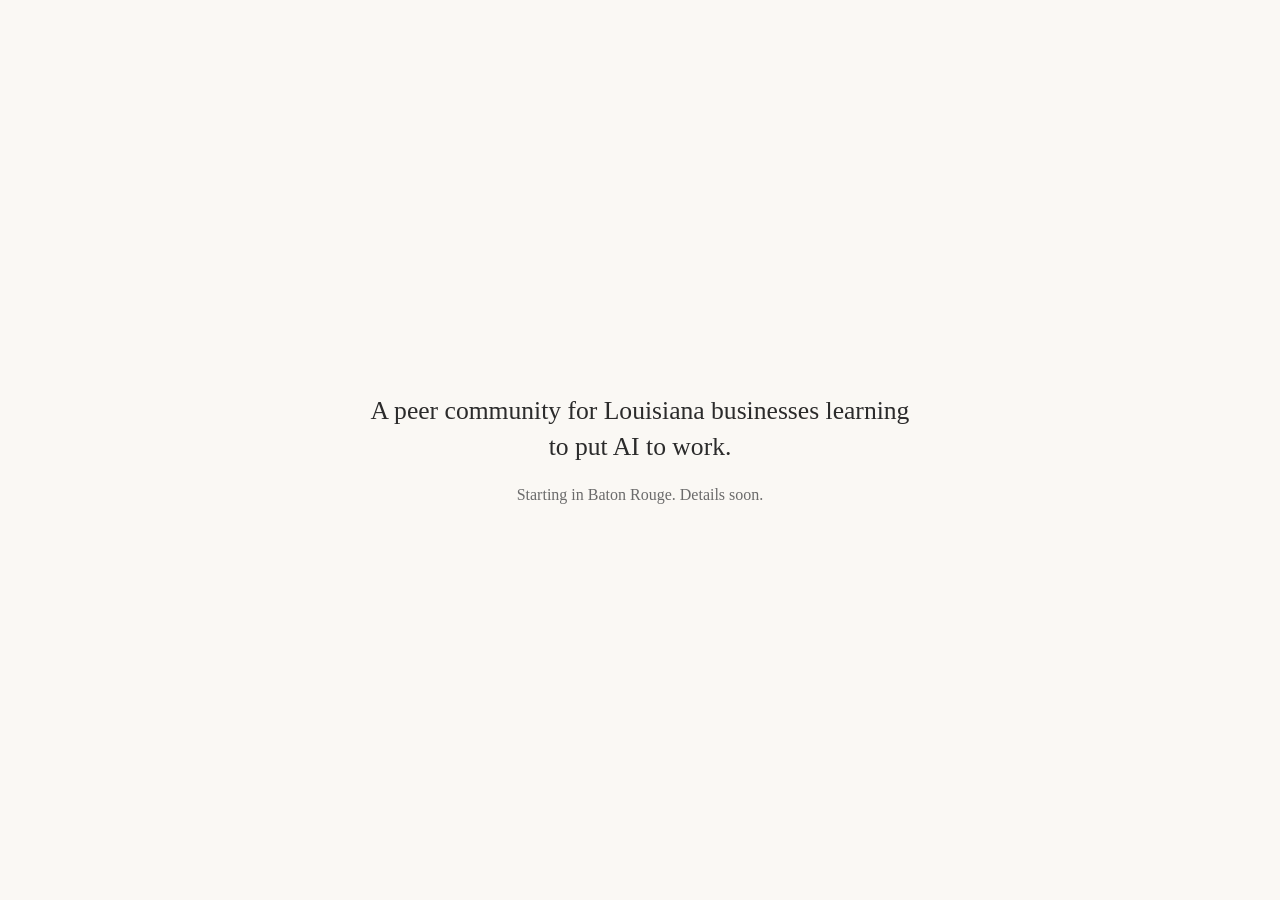
==== site/index.html @ c76b9ecd "Site pipeline: static /site deployed to GitHub Pages on push to main Co-Authored-By: Claude Fable 5 " ====
<!doctype html>
<html lang="en">
<head>
  <meta charset="utf-8">
  <meta name="viewport" content="width=device-width, initial-scale=1">
  <title>aiforla.org</title>
  <style>
    body {
      margin: 0;
      min-height: 100vh;
      display: grid;
      place-items: center;
      font-family: Georgia, 'Times New Roman', serif;
      background: #faf8f4;
      color: #2b2b2b;
    }
    main { max-width: 34rem; padding: 2rem; text-align: center; }
    h1 { font-size: 1.6rem; font-weight: normal; line-height: 1.4; }
    p { color: #6b6b6b; line-height: 1.6; }
  </style>
</head>
<body>
  <main>
    <h1>A peer community for Louisiana businesses learning to put AI to work.</h1>
    <p>Starting in Baton Rouge. Details soon.</p>
  </main>
</body>
</html>
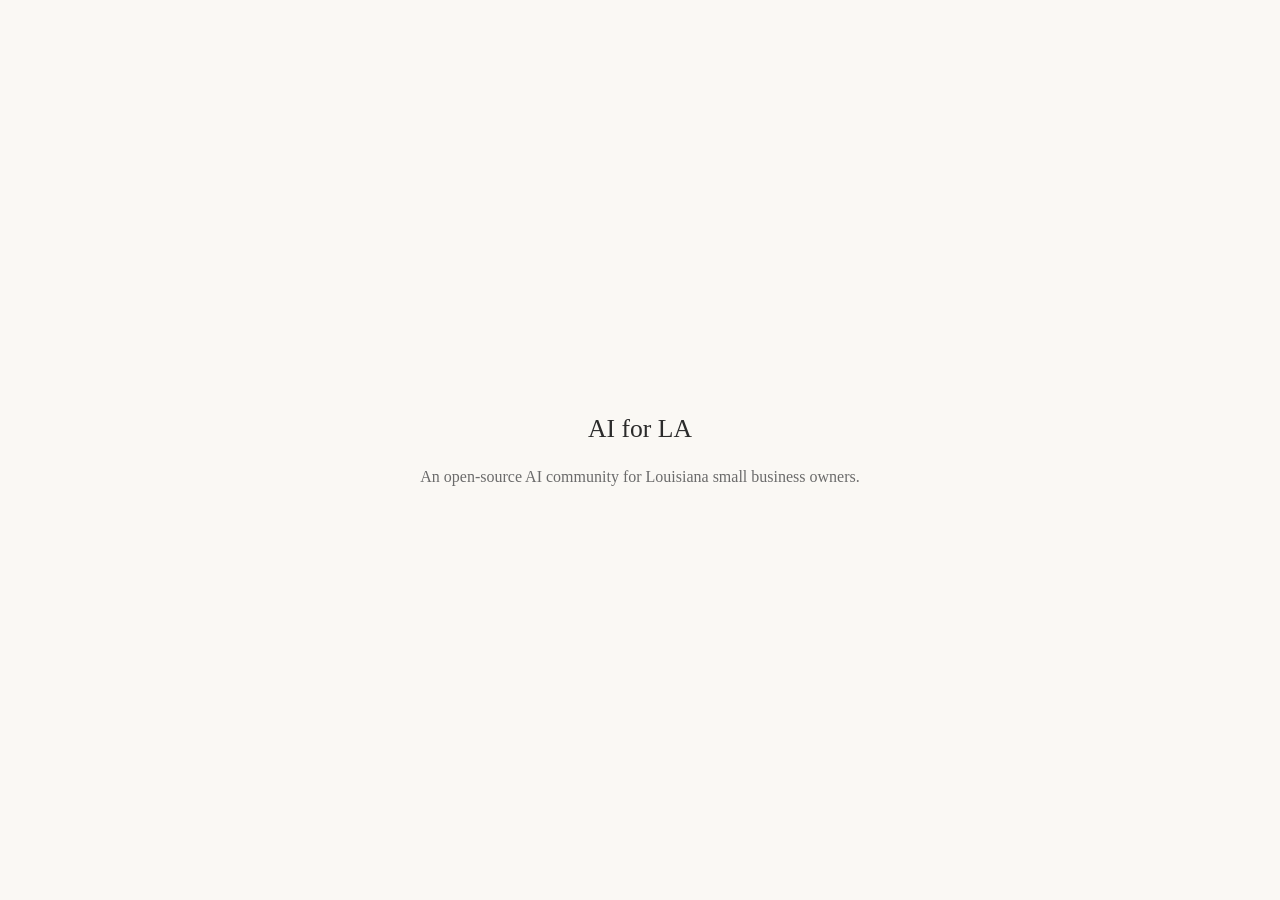
==== commit 70ebd097: "Homepage: AI for LA — open-source AI community for Louisiana small business owners Co-Authored-By: C" ====
--- a/site/index.html
+++ b/site/index.html
@@ -3,7 +3,7 @@
 <head>
   <meta charset="utf-8">
   <meta name="viewport" content="width=device-width, initial-scale=1">
-  <title>aiforla.org</title>
+  <title>AI for LA</title>
   <style>
     body {
       margin: 0;
@@ -21,8 +21,8 @@
 </head>
 <body>
   <main>
-    <h1>A peer community for Louisiana businesses learning to put AI to work.</h1>
-    <p>Starting in Baton Rouge. Details soon.</p>
+    <h1>AI for LA</h1>
+    <p>An open-source AI community for Louisiana small business owners.</p>
   </main>
 </body>
 </html>
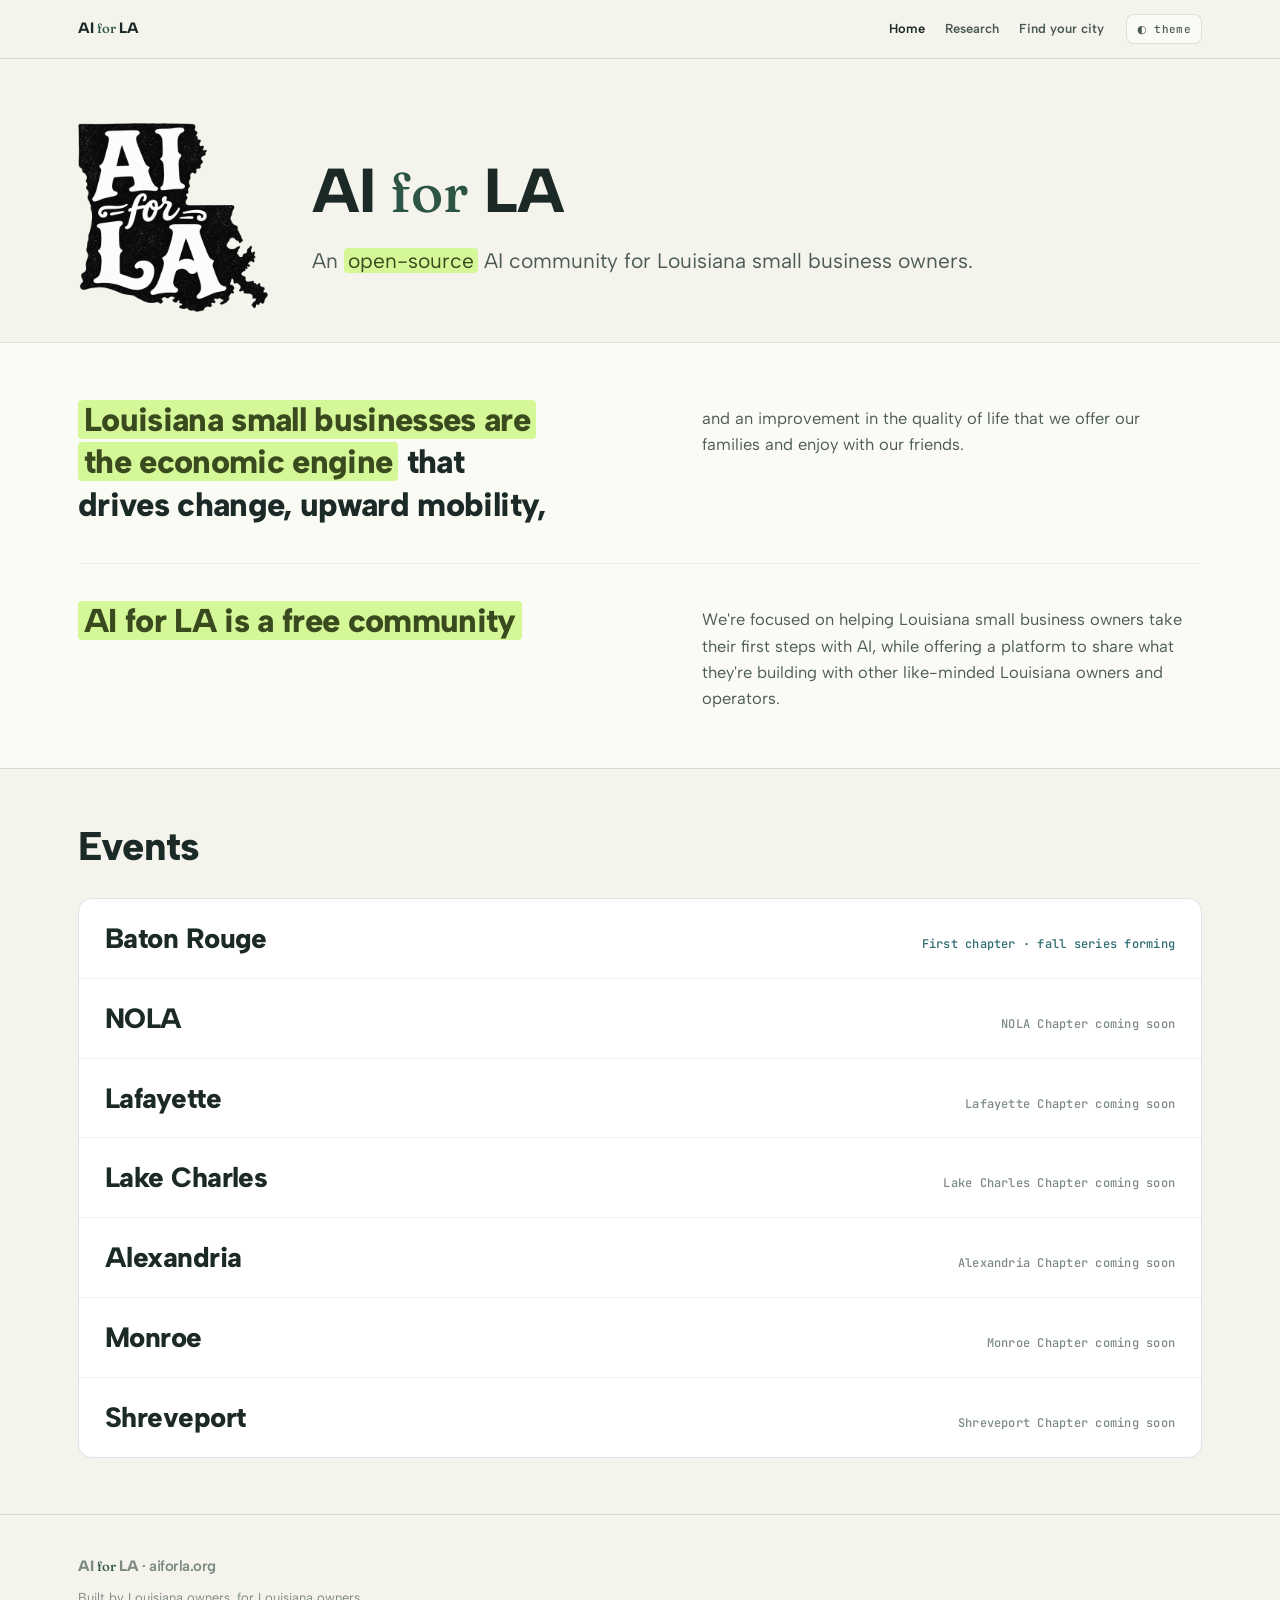
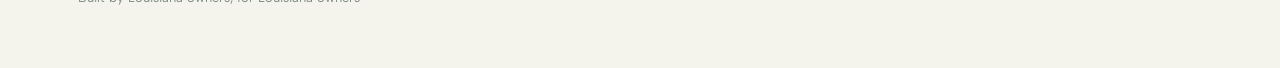
==== commit 0f9847ec: "Full site in the Field Study system: homepage, research, seven city pages Shared style.css (embedded" ====
--- a/site/index.html
+++ b/site/index.html
@@ -1,28 +1,87 @@
 <!doctype html>
 <html lang="en">
 <head>
-  <meta charset="utf-8">
-  <meta name="viewport" content="width=device-width, initial-scale=1">
-  <title>AI for LA</title>
-  <style>
-    body {
-      margin: 0;
-      min-height: 100vh;
-      display: grid;
-      place-items: center;
-      font-family: Georgia, 'Times New Roman', serif;
-      background: #faf8f4;
-      color: #2b2b2b;
-    }
-    main { max-width: 34rem; padding: 2rem; text-align: center; }
-    h1 { font-size: 1.6rem; font-weight: normal; line-height: 1.4; }
-    p { color: #6b6b6b; line-height: 1.6; }
-  </style>
+<meta charset="utf-8">
+<meta name="viewport" content="width=device-width,initial-scale=1">
+<title>AI for LA</title>
+<meta name="description" content="An open-source AI community for Louisiana small business owners.">
+<link rel="stylesheet" href="style.css">
+<script>try{var t=localStorage.getItem('aiforla-theme');if(t)document.documentElement.setAttribute('data-theme',t)}catch(e){}</script>
 </head>
 <body>
-  <main>
-    <h1>AI for LA</h1>
-    <p>An open-source AI community for Louisiana small business owners.</p>
-  </main>
+
+<header class="topbar">
+  <div class="wrap">
+    <span class="brandmark"><a href="index.html">AI <span class="for">for</span> LA</a></span>
+    <nav class="topnav">
+      <a href="index.html" aria-current="page">Home</a>
+      <a href="research.html">Research</a>
+      <a href="#cities">Find your city</a>
+    </nav>
+    <button class="tgl" id="themeBtn" aria-label="Toggle color theme">&#9680; theme</button>
+  </div>
+</header>
+
+<section class="hero">
+  <div class="wrap">
+    <div class="heroline">
+      <div class="herologo"><img src="logo.png" alt="AI for LA &mdash; Louisiana state mark" width="512" height="508"></div>
+      <div>
+        <h1>AI <span class="for">for</span> LA</h1>
+        <p class="sub">An <span class="accentword">open-source</span> AI community for Louisiana small business owners.</p>
+      </div>
+    </div>
+  </div>
+</section>
+
+<section class="band alt">
+  <div class="wrap">
+    <div class="strow">
+      <p class="lead"><span class="accentword">Louisiana small businesses are the economic engine</span> that drives change, upward mobility,</p>
+      <p class="support">and an improvement in the quality of life that we offer our families and enjoy with our friends.</p>
+    </div>
+    <div class="strow">
+      <p class="lead"><span class="accentword">AI for LA is a free community</span></p>
+      <p class="support">We're focused on helping Louisiana small business owners take their first steps with AI, while offering a platform to share what they're building with other like-minded Louisiana owners and operators.</p>
+    </div>
+  </div>
+</section>
+
+<section class="band" id="cities">
+  <div class="wrap">
+    <div class="sec-head">
+      <h2>Events</h2>
+    </div>
+    <div class="cityrows">
+      <a class="cityrow" href="baton-rouge.html"><span class="cname">Baton Rouge</span><span class="cmeta live">First chapter &#183; fall series forming</span></a>
+      <a class="cityrow" href="nola.html"><span class="cname">NOLA</span><span class="cmeta">NOLA Chapter coming soon</span></a>
+      <a class="cityrow" href="lafayette.html"><span class="cname">Lafayette</span><span class="cmeta">Lafayette Chapter coming soon</span></a>
+      <a class="cityrow" href="lake-charles.html"><span class="cname">Lake Charles</span><span class="cmeta">Lake Charles Chapter coming soon</span></a>
+      <a class="cityrow" href="alexandria.html"><span class="cname">Alexandria</span><span class="cmeta">Alexandria Chapter coming soon</span></a>
+      <a class="cityrow" href="monroe.html"><span class="cname">Monroe</span><span class="cmeta">Monroe Chapter coming soon</span></a>
+      <a class="cityrow" href="shreveport.html"><span class="cname">Shreveport</span><span class="cmeta">Shreveport Chapter coming soon</span></a>
+    </div>
+  </div>
+</section>
+
+<footer>
+  <div class="wrap">
+    <div class="brandmark">AI <span class="for">for</span> LA <span class="muted" style="font-weight:600">&#183; aiforla.org</span></div>
+    <p>Built by Louisiana owners, for Louisiana owners</p>
+  </div>
+</footer>
+
+<script>
+(function(){
+  var root=document.documentElement,btn=document.getElementById('themeBtn');
+  function sysDark(){return window.matchMedia&&window.matchMedia('(prefers-color-scheme:dark)').matches}
+  function cur(){return root.getAttribute('data-theme')||(sysDark()?'dark':'light')}
+  btn.addEventListener('click',function(){
+    var n=cur()==='dark'?'light':'dark';
+    root.setAttribute('data-theme',n);
+    try{localStorage.setItem('aiforla-theme',n)}catch(e){}
+  });
+})();
+</script>
 </body>
 </html>
--- a/site/style.css
+++ b/site/style.css
@@ -0,0 +1,320 @@
+@font-face{font-family:'Albert';src:url([data-uri]) format('woff2');font-weight:400;font-display:swap}
+@font-face{font-family:'Albert';src:url([data-uri]) format('woff2');font-weight:600;font-display:swap}
+@font-face{font-family:'Albert';src:url([data-uri]) format('woff2');font-weight:800;font-display:swap}
+@font-face{font-family:'Fraunces';src:url([data-uri]) format('woff2');font-weight:500;font-style:italic;font-display:swap}
+@font-face{font-family:'JBMono';src:url([data-uri]) format('woff2');font-weight:500;font-display:swap}
+
+:root{
+  --paper:#f4f3ec; --surface:#fbfbf6; --card:#ffffff;
+  --ink:#1c2a27; --ink-soft:#4c5b55; --ink-faint:#7c8a83;
+  --line:rgba(28,42,39,.13); --line-soft:rgba(28,42,39,.07);
+  --forest:#2c5545; --forest-deep:#1f3d31;
+  --chartreuse:#d4f897; --chartreuse-ink:#3a4a1f;
+  --river:#2b6b6f; --river-soft:#e3efee;
+  --sage:#6f8466;
+  --clay:#b0662f;
+  --good:#3f7d4e; --good-bg:#e6f0e6;
+  --warn:#9a6a17; --warn-bg:#f4ecd8;
+  --neutral:#6d7a74; --neutral-bg:#eceee9;
+  --radius:14px; --radius-sm:9px;
+  --maxw:1180px;
+}
+@media (prefers-color-scheme:dark){:root:not([data-theme=light]){
+  --paper:#121a17; --surface:#18221e; --card:#1d2823;
+  --ink:#eef1e8; --ink-soft:#b3c0b8; --ink-faint:#7f8d84;
+  --line:rgba(238,241,232,.14); --line-soft:rgba(238,241,232,.07);
+  --forest:#8cc7a4; --forest-deep:#a7d8ba;
+  --chartreuse:#c7e35a; --chartreuse-ink:#1a2410;
+  --river:#6fd0cf; --river-soft:#173230;
+  --sage:#9fb197;
+  --clay:#e2955a;
+  --good:#6fbf7f; --good-bg:#1c3325;
+  --warn:#d6a94e; --warn-bg:#33290f;
+  --neutral:#9aa79f; --neutral-bg:#232d28;
+}}
+:root[data-theme=dark]{
+  --paper:#121a17; --surface:#18221e; --card:#1d2823;
+  --ink:#eef1e8; --ink-soft:#b3c0b8; --ink-faint:#7f8d84;
+  --line:rgba(238,241,232,.14); --line-soft:rgba(238,241,232,.07);
+  --forest:#8cc7a4; --forest-deep:#a7d8ba;
+  --chartreuse:#c7e35a; --chartreuse-ink:#1a2410;
+  --river:#6fd0cf; --river-soft:#173230;
+  --sage:#9fb197; --clay:#e2955a;
+  --good:#6fbf7f; --good-bg:#1c3325;
+  --warn:#d6a94e; --warn-bg:#33290f;
+  --neutral:#9aa79f; --neutral-bg:#232d28;
+}
+
+*{box-sizing:border-box}
+html{scroll-behavior:smooth}
+@media (prefers-reduced-motion:reduce){html{scroll-behavior:auto}}
+body{margin:0;background:var(--paper);color:var(--ink);
+  font-family:'Albert',system-ui,-apple-system,sans-serif;font-weight:400;
+  line-height:1.55;-webkit-font-smoothing:antialiased;font-size:16px}
+h1,h2,h3,h4{font-weight:800;line-height:1.08;letter-spacing:-.02em;text-wrap:balance;margin:0}
+p{margin:0}
+a{color:var(--river);text-decoration:none}
+a:hover{text-decoration:underline}
+.wrap{max-width:var(--maxw);margin:0 auto;padding:0 28px}
+.mono{font-family:'JBMono',ui-monospace,monospace}
+.muted{color:var(--ink-faint)}
+
+/* ---- top bar ---- */
+.topbar{position:sticky;top:0;z-index:50;background:color-mix(in srgb,var(--paper) 88%,transparent);
+  backdrop-filter:blur(10px);border-bottom:1px solid var(--line)}
+.topbar .wrap{display:flex;align-items:center;gap:22px;height:58px}
+.brandmark{font-weight:800;letter-spacing:-.03em;font-size:15px;white-space:nowrap}
+.brandmark .dot{color:var(--river)}
+.topnav{display:flex;gap:20px;margin-left:auto;font-size:13px;font-weight:600}
+.topnav a{color:var(--ink-soft)}
+.topnav a:hover{color:var(--ink);text-decoration:none}
+.tgl{border:1px solid var(--line);background:var(--surface);color:var(--ink-soft);
+  font-family:'JBMono',monospace;font-size:11px;padding:7px 10px;border-radius:8px;cursor:pointer;letter-spacing:.03em}
+.tgl:hover{color:var(--ink);border-color:var(--ink-faint)}
+@media (max-width:820px){.topnav{display:none}}
+
+/* ---- hero ---- */
+.hero{padding:64px 0 30px;position:relative;overflow:hidden}
+.hero .wrap{position:relative;z-index:1}
+.kicker{font-family:'Fraunces',Georgia,serif;font-style:italic;font-weight:500;
+  color:var(--river);font-size:19px;margin-bottom:14px}
+.hero h1{font-size:clamp(34px,6vw,62px);max-width:16ch}
+.hero .sub{font-size:clamp(17px,2.2vw,21px);color:var(--ink-soft);max-width:60ch;margin-top:20px;line-height:1.5}
+.hero .accentword{background:var(--chartreuse);color:var(--chartreuse-ink);padding:0 .18em;border-radius:4px;box-decoration-break:clone;-webkit-box-decoration-break:clone}
+.metaline{display:flex;flex-wrap:wrap;gap:10px 26px;margin-top:30px;font-family:'JBMono',monospace;
+  font-size:12px;color:var(--ink-faint);letter-spacing:.02em}
+.metaline b{color:var(--ink);font-weight:500}
+
+.statrow{display:grid;grid-template-columns:repeat(4,1fr);gap:14px;margin-top:38px}
+.stat{background:var(--surface);border:1px solid var(--line);border-radius:var(--radius);padding:18px 20px}
+.stat .n{font-size:34px;font-weight:800;letter-spacing:-.03em;line-height:1}
+.stat .n small{font-size:15px;color:var(--ink-faint);font-weight:600}
+.stat .l{font-size:12px;color:var(--ink-soft);margin-top:8px;font-weight:600}
+@media (max-width:720px){.statrow{grid-template-columns:repeat(2,1fr)}}
+
+/* ---- section scaffolding ---- */
+.band{padding:56px 0;border-top:1px solid var(--line)}
+.band.alt{background:var(--surface)}
+.sec-head{max-width:66ch;margin-bottom:30px}
+.eyebrow{font-family:'JBMono',monospace;font-size:11.5px;letter-spacing:.16em;text-transform:uppercase;
+  color:var(--river);font-weight:500;margin-bottom:12px}
+.band h2{font-size:clamp(26px,4vw,40px)}
+.lede{color:var(--ink-soft);font-size:17px;margin-top:14px;line-height:1.55}
+.sub-head{margin:38px 0 16px;display:flex;align-items:baseline;gap:16px;flex-wrap:wrap;border-top:1px solid var(--line-soft);padding-top:26px}
+.sub-head h3{font-size:20px}
+
+/* ---- exec summary ---- */
+.exec{font-family:'Fraunces',Georgia,serif;font-style:italic;font-weight:500;
+  font-size:clamp(19px,2.6vw,26px);line-height:1.42;color:var(--ink);max-width:34ch}
+.exec-wrap{display:grid;grid-template-columns:1.05fr 1fr;gap:44px;align-items:start;margin-bottom:26px}
+.exec-body{font-size:15px;color:var(--ink-soft);line-height:1.62;max-width:60ch}
+@media (max-width:820px){.exec-wrap{grid-template-columns:1fr;gap:22px}.exec{max-width:none}}
+
+/* ---- steal/adapt/avoid ---- */
+.saa-grid{display:grid;grid-template-columns:repeat(3,1fr);gap:16px}
+@media (max-width:900px){.saa-grid{grid-template-columns:1fr}}
+.saa{border:1px solid var(--line);border-radius:var(--radius);padding:22px;background:var(--card)}
+.saa h3{font-size:15px;text-transform:uppercase;letter-spacing:.06em;padding-bottom:12px;margin-bottom:4px;
+  border-bottom:2px solid var(--line)}
+.saa-steal{border-top:3px solid var(--forest)}
+.saa-adapt{border-top:3px solid var(--river)}
+.saa-avoid{border-top:3px solid var(--clay)}
+.saa-steal h3{color:var(--forest)} .saa-adapt h3{color:var(--river)} .saa-avoid h3{color:var(--clay)}
+
+/* ---- lists ---- */
+ul.tick{list-style:none;padding:0;margin:14px 0 0;display:flex;flex-direction:column;gap:10px}
+ul.tick li{position:relative;padding-left:22px;font-size:14.5px;color:var(--ink-soft);line-height:1.5}
+ul.tick li:before{content:"";position:absolute;left:2px;top:9px;width:7px;height:7px;border-radius:2px;
+  background:var(--forest);transform:rotate(45deg)}
+ul.tick.lead li:before{background:var(--river)}
+ul.tick.warn li:before{background:var(--clay)}
+ul.tick.q li:before{background:var(--neutral);border-radius:50%;transform:none}
+ul.tick b{color:var(--ink);font-weight:600}
+ul.tags{list-style:none;padding:0;margin:10px 0 0;display:flex;flex-wrap:wrap;gap:7px}
+ul.tags li{font-family:'JBMono',monospace;font-size:11.5px;background:var(--surface);border:1px solid var(--line);
+  color:var(--ink-soft);padding:4px 9px;border-radius:20px}
+ul.big-tags li{font-family:'Albert';font-size:14px;font-weight:600;color:var(--ink);padding:8px 14px;background:var(--river-soft);border-color:transparent}
+
+/* ---- controls ---- */
+.controls{display:flex;flex-wrap:wrap;gap:10px;align-items:center;margin:24px 0 20px;
+  position:sticky;top:58px;z-index:20;background:color-mix(in srgb,var(--paper) 92%,transparent);
+  backdrop-filter:blur(6px);padding:12px 0}
+.controls input[type=search]{flex:1;min-width:180px;font-family:'Albert';font-size:14px;
+  padding:9px 13px;border:1px solid var(--line);border-radius:9px;background:var(--card);color:var(--ink)}
+.controls select{font-family:'JBMono',monospace;font-size:12px;padding:9px 11px;border:1px solid var(--line);
+  border-radius:9px;background:var(--card);color:var(--ink-soft);cursor:pointer}
+.controls .count{font-family:'JBMono',monospace;font-size:12px;color:var(--ink-faint);margin-left:auto}
+.viewtoggle{display:flex;border:1px solid var(--line);border-radius:9px;overflow:hidden}
+.viewtoggle button{font-family:'JBMono',monospace;font-size:11px;padding:8px 12px;border:0;background:var(--card);
+  color:var(--ink-soft);cursor:pointer}
+.viewtoggle button.on{background:var(--forest);color:#fff}
+:root[data-theme=dark] .viewtoggle button.on{color:#0f1613}
+@media(prefers-color-scheme:dark){:root:not([data-theme=light]) .viewtoggle button.on{color:#0f1613}}
+
+/* ---- table ---- */
+.tablewrap{overflow-x:auto;border:1px solid var(--line);border-radius:var(--radius);background:var(--card)}
+table{border-collapse:collapse;width:100%;min-width:720px;font-size:13.5px}
+thead th{text-align:left;font-family:'JBMono',monospace;font-size:10.5px;letter-spacing:.08em;text-transform:uppercase;
+  color:var(--ink-faint);font-weight:500;padding:13px 16px;border-bottom:1px solid var(--line);white-space:nowrap;background:var(--surface)}
+tbody td{padding:13px 16px;border-bottom:1px solid var(--line-soft);vertical-align:top;color:var(--ink-soft)}
+tbody tr:last-child td{border-bottom:0}
+tbody tr:hover{background:var(--surface)}
+.c-name a{font-weight:600;color:var(--ink)}
+.c-name a:hover{color:var(--river)}
+.c-region{color:var(--ink-faint);font-size:12.5px}
+.c-cad{font-size:12.5px}
+td.c-region,td .mono{font-variant-numeric:tabular-nums}
+
+/* ---- chips ---- */
+.chip{display:inline-block;font-family:'JBMono',monospace;font-size:10.5px;letter-spacing:.02em;
+  padding:3px 8px;border-radius:6px;background:var(--surface);border:1px solid var(--line);color:var(--ink-soft);white-space:nowrap}
+.chip.cat{background:var(--river-soft);border-color:transparent;color:var(--river)}
+.chip.price.free{background:var(--good-bg);color:var(--good);border-color:transparent}
+.chip.price.paid{background:var(--warn-bg);color:var(--warn);border-color:transparent}
+.chip.status.active{background:var(--good-bg);color:var(--good);border-color:transparent}
+.chip.status.dormant{background:var(--warn-bg);color:var(--warn);border-color:transparent}
+.chips{display:flex;flex-wrap:wrap;gap:6px}
+
+/* ---- cards ---- */
+.cards{display:flex;flex-direction:column;gap:12px}
+.card{border:1px solid var(--line);border-radius:var(--radius);background:var(--card);overflow:hidden}
+.card[open]{border-color:var(--forest)}
+.card summary{padding:20px 22px;cursor:pointer;list-style:none;display:block}
+.card summary::-webkit-details-marker{display:none}
+.card-head{display:flex;justify-content:space-between;gap:18px;align-items:flex-start;flex-wrap:wrap}
+.card-title h3{font-size:19px}
+.card-meta{font-family:'JBMono',monospace;font-size:12px;color:var(--ink-faint);margin-top:6px;display:flex;gap:10px;align-items:center;flex-wrap:wrap}
+.ext{font-family:'JBMono',monospace;font-size:11px;color:var(--river)}
+.card-mission{color:var(--ink-soft);font-size:14.5px;margin-top:12px;max-width:74ch;line-height:1.5}
+.expand{display:inline-flex;align-items:center;gap:6px;margin-top:14px;font-family:'JBMono',monospace;
+  font-size:11px;letter-spacing:.05em;text-transform:uppercase;color:var(--river)}
+.card[open] .expand .chev{transform:rotate(180deg)}
+.chev{transition:transform .2s}
+@media (prefers-reduced-motion:reduce){.chev{transition:none}}
+.card-body{padding:2px 22px 24px;display:flex;flex-direction:column;gap:20px}
+.pillar{border-top:1px solid var(--line-soft);padding-top:18px}
+.pillar h4{font-size:14px;display:flex;align-items:center;gap:9px;margin-bottom:14px}
+.pil-tag{font-family:'JBMono',monospace;font-size:9.5px;letter-spacing:.08em;text-transform:uppercase;
+  background:var(--forest);color:#fff;padding:3px 7px;border-radius:5px;font-weight:500}
+:root[data-theme=dark] .pil-tag{color:#0f1613}
+@media(prefers-color-scheme:dark){:root:not([data-theme=light]) .pil-tag{color:#0f1613}}
+.pillar-curric{background:var(--surface);margin:0 -22px;padding:20px 22px;border-radius:0}
+.lvl1{background:var(--river-soft);border-radius:var(--radius-sm);padding:14px 16px;margin-bottom:16px}
+.lvl1-l{font-family:'JBMono',monospace;font-size:10px;letter-spacing:.08em;text-transform:uppercase;color:var(--river);display:block;margin-bottom:6px}
+.lvl1 p{font-size:14px;color:var(--ink);line-height:1.5}
+.fldgrid{display:grid;grid-template-columns:1fr 1fr;gap:12px 26px}
+@media (max-width:640px){.fldgrid{grid-template-columns:1fr}}
+.fld{display:flex;flex-direction:column;gap:3px}
+.fld-l{font-family:'JBMono',monospace;font-size:10px;letter-spacing:.06em;text-transform:uppercase;color:var(--ink-faint)}
+.fld-v{font-size:13.5px;color:var(--ink-soft);line-height:1.45}
+.subfld{margin-top:14px}
+.subfld-l{font-family:'JBMono',monospace;font-size:10px;letter-spacing:.06em;text-transform:uppercase;color:var(--ink-faint);display:block;margin-bottom:2px}
+.note{margin-top:14px}
+.note p{font-size:13.5px;color:var(--ink-soft);margin-top:4px;line-height:1.5}
+.pillar-take{background:var(--card)}
+.pillar-take ul.tick li{color:var(--ink)}
+.sources{border-top:1px solid var(--line-soft);padding-top:14px}
+.srcwrap{display:flex;flex-wrap:wrap;gap:6px;margin-top:8px}
+.srcwrap a{font-family:'JBMono',monospace;font-size:11px;background:var(--surface);border:1px solid var(--line);padding:3px 8px;border-radius:6px;color:var(--ink-soft)}
+
+/* ---- themes ---- */
+.themes{display:flex;flex-direction:column;gap:20px}
+.theme{border:1px solid var(--line);border-radius:var(--radius);padding:28px;background:var(--card)}
+.theme-big{border-top:4px solid var(--forest);background:var(--surface)}
+.theme-kick{font-family:'JBMono',monospace;font-size:11px;letter-spacing:.12em;text-transform:uppercase;color:var(--river);margin-bottom:10px}
+.theme h3{font-size:22px;margin-bottom:12px}
+.theme-big h3{font-size:26px}
+.theme-summary{color:var(--ink-soft);font-size:15.5px;max-width:70ch;line-height:1.55}
+.theme-sub{margin-top:20px}
+.theme-sub .subfld-l{margin-bottom:6px}
+
+.two-col{display:grid;grid-template-columns:1fr 1fr;gap:34px}
+@media (max-width:820px){.two-col{grid-template-columns:1fr;gap:22px}}
+
+/* ---- naming ---- */
+.namegrid{display:grid;grid-template-columns:repeat(3,1fr);gap:14px}
+@media (max-width:900px){.namegrid{grid-template-columns:repeat(2,1fr)}}
+@media (max-width:600px){.namegrid{grid-template-columns:1fr}}
+.namecard{border:1px solid var(--line);border-radius:var(--radius);padding:20px;background:var(--card);display:flex;flex-direction:column;gap:9px}
+.namecard:hover{border-color:var(--river)}
+.namecard h4{font-size:19px;letter-spacing:-.02em}
+.name-sub{font-family:'Fraunces',Georgia,serif;font-style:italic;font-size:14px;color:var(--forest);line-height:1.4}
+.name-rat{font-size:13px;color:var(--ink-soft);line-height:1.5}
+.vibe{font-family:'JBMono',monospace;font-size:10px;letter-spacing:.05em;text-transform:uppercase;color:var(--ink-faint);margin-top:auto;padding-top:6px}
+
+/* ---- recs ---- */
+.recgrid{display:flex;flex-direction:column;gap:2px;border:1px solid var(--line);border-radius:var(--radius);overflow:hidden}
+.rec{display:grid;grid-template-columns:200px 1fr;gap:20px;padding:18px 22px;background:var(--card);border-bottom:1px solid var(--line-soft)}
+.rec:last-child{border-bottom:0}
+.rec-area{font-weight:800;font-size:14px;letter-spacing:-.01em;color:var(--forest)}
+.rec-body{font-size:14.5px;color:var(--ink-soft);line-height:1.55}
+@media (max-width:640px){.rec{grid-template-columns:1fr;gap:6px}}
+
+/* ---- footer ---- */
+footer{border-top:1px solid var(--line);padding:40px 0 60px;color:var(--ink-faint);font-size:13px}
+footer .wrap{display:flex;flex-direction:column;gap:10px}
+footer .mono{font-size:11.5px;letter-spacing:.03em}
+.hidden{display:none!important}
+:focus-visible{outline:2px solid var(--river);outline-offset:2px;border-radius:4px}
+
+/* five takeaways */
+.tklist{display:flex;flex-direction:column;gap:14px;max-width:860px}
+.tk{display:flex;gap:18px;background:var(--card);border:1px solid var(--line);border-radius:12px;padding:20px 22px}
+.tk-n{font-family:'JBMono',monospace;font-size:13px;color:var(--ink-faint);padding-top:4px;flex:0 0 auto}
+.tk-body h3{font-size:17px;margin:0 0 6px;line-height:1.3}
+.tk-body p{margin:0;color:var(--ink-soft);font-size:14.5px;line-height:1.55}
+@media(max-width:640px){.tk{flex-direction:column;gap:6px}}
+
+/* ============ site components (aiforla.org) ============ */
+.for{font-family:'Fraunces',Georgia,serif;font-style:italic;font-weight:500;font-size:.88em;color:var(--forest);letter-spacing:0}
+.brandmark a{color:var(--ink)}
+.brandmark a:hover{text-decoration:none}
+.topnav a[aria-current=page]{color:var(--ink)}
+.accentword{background:var(--chartreuse);color:var(--chartreuse-ink);padding:0 .18em;border-radius:4px;box-decoration-break:clone;-webkit-box-decoration-break:clone}
+
+/* hero with logo */
+.heroline{display:flex;align-items:center;gap:44px}
+.herologo{flex:0 0 auto;width:190px}
+.herologo img{width:100%;height:auto;display:block}
+:root[data-theme=dark] .herologo img{filter:invert(1)}
+@media (prefers-color-scheme:dark){:root:not([data-theme=light]) .herologo img{filter:invert(1)}}
+@media (max-width:640px){.heroline{flex-direction:column;align-items:flex-start;gap:26px}.herologo{width:130px}}
+
+/* statement rows */
+.strow{display:grid;grid-template-columns:1.15fr 1fr;gap:18px 48px;padding:36px 0;border-top:1px solid var(--line-soft);align-items:start}
+.strow:first-child{border-top:0;padding-top:0}
+.strow:last-child{padding-bottom:0}
+.strow .lead{font-size:clamp(22px,3.4vw,33px);font-weight:800;letter-spacing:-.02em;line-height:1.3;text-wrap:balance}
+.strow .support{font-size:16.5px;color:var(--ink-soft);line-height:1.6;max-width:52ch;padding-top:6px}
+@media (max-width:820px){.strow{grid-template-columns:1fr;gap:12px}}
+
+/* city rows */
+.cityrows{display:flex;flex-direction:column;border:1px solid var(--line);border-radius:var(--radius);background:var(--card);overflow:hidden}
+a.cityrow{display:flex;align-items:baseline;justify-content:space-between;gap:18px;padding:24px 26px;border-bottom:1px solid var(--line-soft);color:var(--ink)}
+a.cityrow:last-child{border-bottom:0}
+a.cityrow:hover{background:var(--surface);text-decoration:none}
+a.cityrow:hover .cname{color:var(--forest)}
+.cname{font-size:clamp(20px,3vw,28px);font-weight:800;letter-spacing:-.02em;line-height:1.1}
+.cmeta{font-family:'JBMono',ui-monospace,monospace;font-size:12px;color:var(--ink-faint);letter-spacing:.02em;text-align:right}
+.cmeta.live{color:var(--river)}
+@media (max-width:640px){a.cityrow{flex-direction:column;gap:6px}.cmeta{text-align:left}}
+
+/* event calendar */
+.month-label{font-family:'JBMono',ui-monospace,monospace;font-size:11.5px;letter-spacing:.16em;text-transform:uppercase;color:var(--river);font-weight:500;margin:34px 0 12px}
+.month-label:first-child{margin-top:0}
+.events{display:flex;flex-direction:column;gap:12px}
+.event{display:grid;grid-template-columns:170px 1fr auto;gap:16px 22px;align-items:center;background:var(--card);border:1px solid var(--line);border-radius:var(--radius);padding:20px 22px}
+.edate{font-weight:800;font-size:18px;letter-spacing:-.01em}
+.emeta{font-family:'JBMono',ui-monospace,monospace;font-size:12px;color:var(--ink-faint);margin-top:7px}
+.chip.type-learn{background:var(--river-soft);color:var(--river);border-color:transparent}
+.chip.type-mingle{background:var(--chartreuse);color:var(--chartreuse-ink);border-color:transparent}
+.btn{display:inline-block;font-family:'JBMono',ui-monospace,monospace;font-size:12px;letter-spacing:.03em;padding:10px 16px;border-radius:9px;background:var(--forest);color:#fff;border:0;cursor:pointer}
+.btn:hover{background:var(--forest-deep);text-decoration:none}
+:root[data-theme=dark] .btn{color:#0f1613}
+@media (prefers-color-scheme:dark){:root:not([data-theme=light]) .btn{color:#0f1613}}
+@media (max-width:720px){.event{grid-template-columns:1fr;gap:10px}.event .btn{justify-self:start}}
+
+/* city cross-nav */
+.citynav{display:flex;flex-wrap:wrap;gap:8px}
+.citynav a{font-size:14px;font-weight:600;border:1px solid var(--line);background:var(--card);padding:8px 14px;border-radius:9px;color:var(--ink)}
+.citynav a:hover{border-color:var(--river);color:var(--river);text-decoration:none}
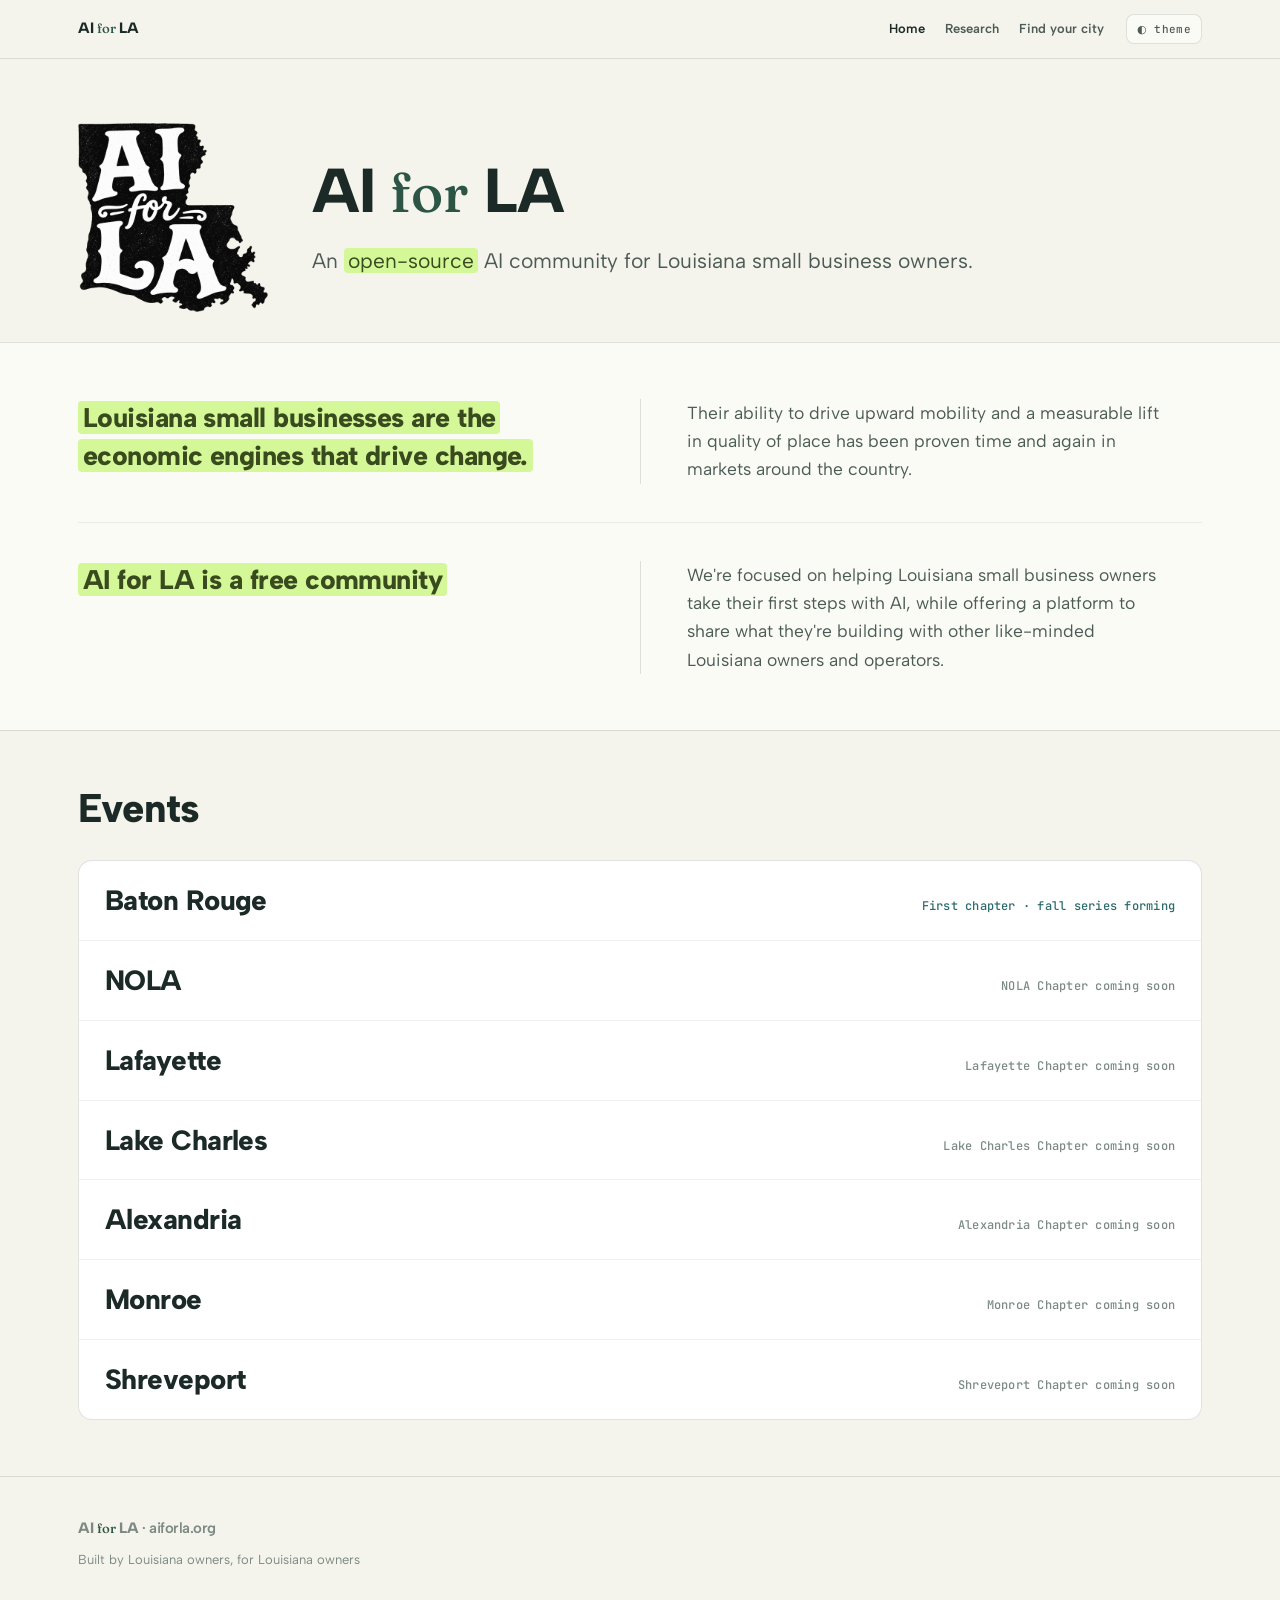
==== commit f772a7a3: "Rework statement rows: new row-1 copy, tighter type contrast, shared structure Accent now covers the" ====
--- a/site/index.html
+++ b/site/index.html
@@ -16,7 +16,7 @@
     <nav class="topnav">
       <a href="index.html" aria-current="page">Home</a>
       <a href="research.html">Research</a>
-      <a href="#cities">Find your city</a>
+      <a href="#cities" class="nav-cities">Find your city</a>
     </nav>
     <button class="tgl" id="themeBtn" aria-label="Toggle color theme">&#9680; theme</button>
   </div>
@@ -37,8 +37,8 @@
 <section class="band alt">
   <div class="wrap">
     <div class="strow">
-      <p class="lead"><span class="accentword">Louisiana small businesses are the economic engine</span> that drives change, upward mobility,</p>
-      <p class="support">and an improvement in the quality of life that we offer our families and enjoy with our friends.</p>
+      <p class="lead"><span class="accentword">Louisiana small businesses are the economic engines that drive change.</span></p>
+      <p class="support">Their ability to drive upward mobility and a measurable lift in quality of place has been proven time and again in markets around the country.</p>
     </div>
     <div class="strow">
       <p class="lead"><span class="accentword">AI for LA is a free community</span></p>
--- a/site/style.css
+++ b/site/style.css
@@ -71,7 +71,7 @@
 .tgl{border:1px solid var(--line);background:var(--surface);color:var(--ink-soft);
   font-family:'JBMono',monospace;font-size:11px;padding:7px 10px;border-radius:8px;cursor:pointer;letter-spacing:.03em}
 .tgl:hover{color:var(--ink);border-color:var(--ink-faint)}
-@media (max-width:820px){.topnav{display:none}}
+@media (max-width:820px){.topnav{gap:14px;font-size:12.5px}.topnav .nav-cities{display:none}}
 
 /* ---- hero ---- */
 .hero{padding:64px 0 30px;position:relative;overflow:hidden}
@@ -281,12 +281,14 @@
 @media (max-width:640px){.heroline{flex-direction:column;align-items:flex-start;gap:26px}.herologo{width:130px}}
 
 /* statement rows */
-.strow{display:grid;grid-template-columns:1.15fr 1fr;gap:18px 48px;padding:36px 0;border-top:1px solid var(--line-soft);align-items:start}
+.strow{display:grid;grid-template-columns:1fr 1fr;padding:38px 0;border-top:1px solid var(--line-soft)}
 .strow:first-child{border-top:0;padding-top:0}
 .strow:last-child{padding-bottom:0}
-.strow .lead{font-size:clamp(22px,3.4vw,33px);font-weight:800;letter-spacing:-.02em;line-height:1.3;text-wrap:balance}
-.strow .support{font-size:16.5px;color:var(--ink-soft);line-height:1.6;max-width:52ch;padding-top:6px}
-@media (max-width:820px){.strow{grid-template-columns:1fr;gap:12px}}
+.strow .lead{font-size:clamp(20px,2.5vw,27px);font-weight:800;letter-spacing:-.02em;line-height:1.42;text-wrap:balance;padding-right:46px}
+.strow .support{font-size:17.5px;color:var(--ink-soft);line-height:1.62;max-width:48ch;padding-left:46px;border-left:1px solid var(--line)}
+@media (max-width:820px){.strow{grid-template-columns:1fr;padding:30px 0}
+  .strow .lead{padding-right:0;margin-bottom:16px}
+  .strow .support{padding-left:0;border-left:0}}
 
 /* city rows */
 .cityrows{display:flex;flex-direction:column;border:1px solid var(--line);border-radius:var(--radius);background:var(--card);overflow:hidden}
@@ -318,3 +320,7 @@
 .citynav{display:flex;flex-wrap:wrap;gap:8px}
 .citynav a{font-size:14px;font-weight:600;border:1px solid var(--line);background:var(--card);padding:8px 14px;border-radius:9px;color:var(--ink)}
 .citynav a:hover{border-color:var(--river);color:var(--river);text-decoration:none}
+
+.card-take{margin-top:16px;border-top:1px solid var(--line-soft);padding-top:14px}
+.card-take ul.tick{margin-top:8px}
+.card-take ul.tick li{color:var(--ink);font-size:14px}
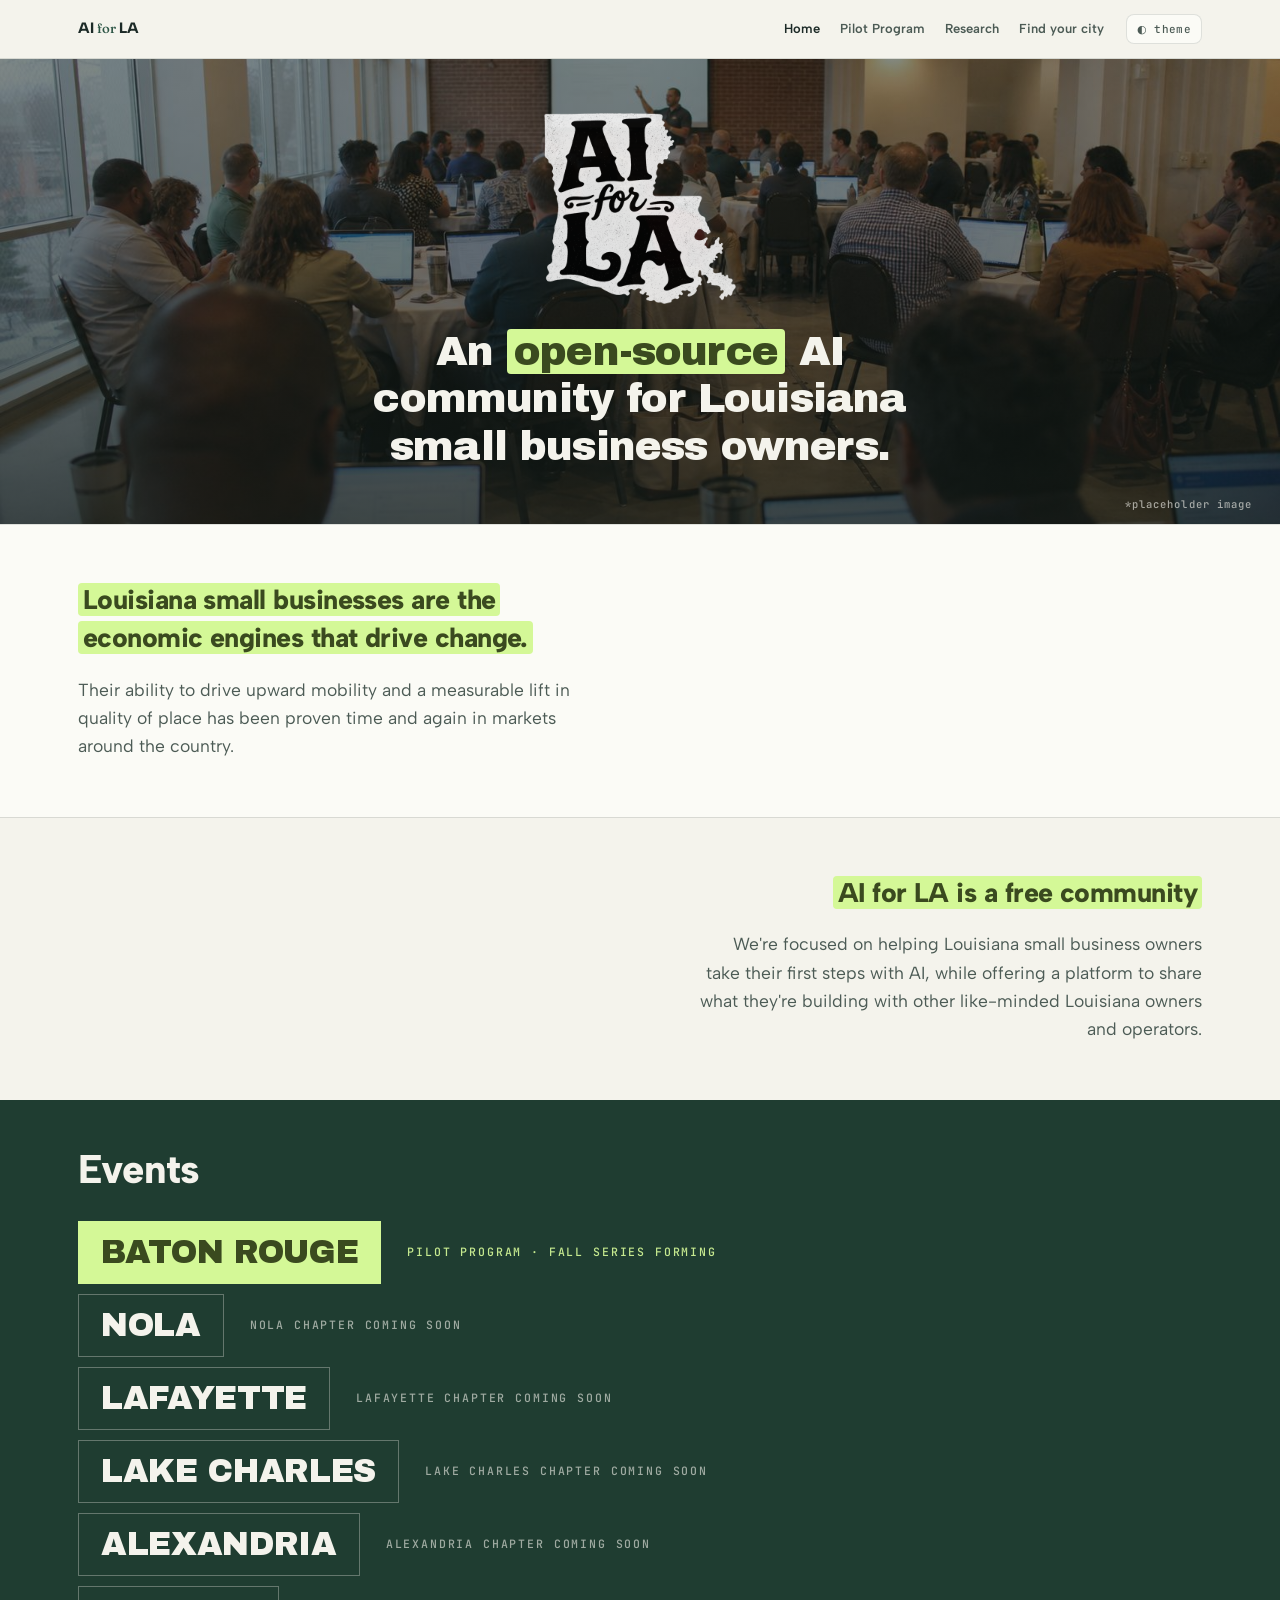
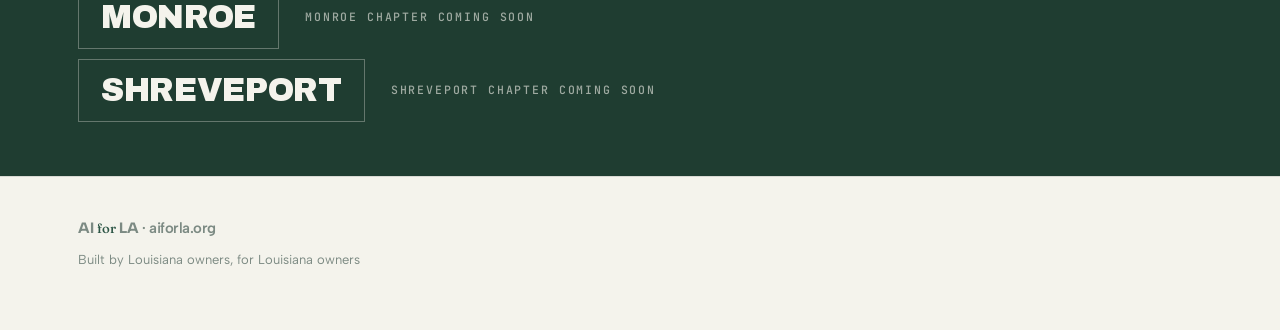
==== commit de6a9a3a: "Photo header, flyer event wall, pilot brief, favicons Homepage: full-bleed photo header with centere" ====
--- a/site/index.html
+++ b/site/index.html
@@ -5,6 +5,8 @@
 <meta name="viewport" content="width=device-width,initial-scale=1">
 <title>AI for LA</title>
 <meta name="description" content="An open-source AI community for Louisiana small business owners.">
+<link rel="icon" type="image/png" sizes="32x32" href="favicon-32.png">
+<link rel="apple-touch-icon" href="favicon-180.png">
 <link rel="stylesheet" href="style.css">
 <script>try{var t=localStorage.getItem('aiforla-theme');if(t)document.documentElement.setAttribute('data-theme',t)}catch(e){}</script>
 </head>
@@ -15,6 +17,7 @@
     <span class="brandmark"><a href="index.html">AI <span class="for">for</span> LA</a></span>
     <nav class="topnav">
       <a href="index.html" aria-current="page">Home</a>
+      <a href="pilot-program.html">Pilot Program</a>
       <a href="research.html">Research</a>
       <a href="#cities" class="nav-cities">Find your city</a>
     </nav>
@@ -22,44 +25,71 @@
   </div>
 </header>
 
-<section class="hero">
+<section class="photohero">
+  <img class="ph-img" src="img/hero.jpg" alt="">
+  <div class="wrap ph-inner">
+    <img class="mark" src="logo.png" alt="AI for LA" width="512" height="508">
+    <h1>An <span class="accentword">open-source</span> AI community for Louisiana small business owners.</h1>
+  </div>
+  <span class="imgnote">*placeholder image</span>
+</section>
+
+<section class="band alt">
   <div class="wrap">
-    <div class="heroline">
-      <div class="herologo"><img src="logo.png" alt="AI for LA &mdash; Louisiana state mark" width="512" height="508"></div>
-      <div>
-        <h1>AI <span class="for">for</span> LA</h1>
-        <p class="sub">An <span class="accentword">open-source</span> AI community for Louisiana small business owners.</p>
+    <div class="offsetrow left">
+      <div class="splittext">
+        <p class="lead"><span class="accentword">Louisiana small businesses are the economic engines that drive change.</span></p>
+        <p class="support">Their ability to drive upward mobility and a measurable lift in quality of place has been proven time and again in markets around the country.</p>
       </div>
     </div>
   </div>
 </section>
 
-<section class="band alt">
+<section class="band">
   <div class="wrap">
-    <div class="strow">
-      <p class="lead"><span class="accentword">Louisiana small businesses are the economic engines that drive change.</span></p>
-      <p class="support">Their ability to drive upward mobility and a measurable lift in quality of place has been proven time and again in markets around the country.</p>
-    </div>
-    <div class="strow">
-      <p class="lead"><span class="accentword">AI for LA is a free community</span></p>
-      <p class="support">We're focused on helping Louisiana small business owners take their first steps with AI, while offering a platform to share what they're building with other like-minded Louisiana owners and operators.</p>
+    <div class="offsetrow">
+      <div class="splittext">
+        <p class="lead"><span class="accentword">AI for LA is a free community</span></p>
+        <p class="support">We're focused on helping Louisiana small business owners take their first steps with AI, while offering a platform to share what they're building with other like-minded Louisiana owners and operators.</p>
+      </div>
     </div>
   </div>
 </section>
 
-<section class="band" id="cities">
+<section class="band evwall" id="cities">
   <div class="wrap">
     <div class="sec-head">
       <h2>Events</h2>
     </div>
-    <div class="cityrows">
-      <a class="cityrow" href="baton-rouge.html"><span class="cname">Baton Rouge</span><span class="cmeta live">First chapter &#183; fall series forming</span></a>
-      <a class="cityrow" href="nola.html"><span class="cname">NOLA</span><span class="cmeta">NOLA Chapter coming soon</span></a>
-      <a class="cityrow" href="lafayette.html"><span class="cname">Lafayette</span><span class="cmeta">Lafayette Chapter coming soon</span></a>
-      <a class="cityrow" href="lake-charles.html"><span class="cname">Lake Charles</span><span class="cmeta">Lake Charles Chapter coming soon</span></a>
-      <a class="cityrow" href="alexandria.html"><span class="cname">Alexandria</span><span class="cmeta">Alexandria Chapter coming soon</span></a>
-      <a class="cityrow" href="monroe.html"><span class="cname">Monroe</span><span class="cmeta">Monroe Chapter coming soon</span></a>
-      <a class="cityrow" href="shreveport.html"><span class="cname">Shreveport</span><span class="cmeta">Shreveport Chapter coming soon</span></a>
+    <div class="citywall">
+      <a class="cityrow-w cw-live" href="baton-rouge.html">
+        <span class="cw-bar">Baton Rouge</span>
+        <span class="cw-meta">Pilot Program &#183; Fall Series forming</span>
+      </a>
+      <a class="cityrow-w" href="nola.html">
+        <span class="cw-bar">NOLA</span>
+        <span class="cw-meta">NOLA Chapter coming soon</span>
+      </a>
+      <a class="cityrow-w" href="lafayette.html">
+        <span class="cw-bar">Lafayette</span>
+        <span class="cw-meta">Lafayette Chapter coming soon</span>
+      </a>
+      <a class="cityrow-w" href="lake-charles.html">
+        <span class="cw-bar">Lake Charles</span>
+        <span class="cw-meta">Lake Charles Chapter coming soon</span>
+      </a>
+      <a class="cityrow-w" href="alexandria.html">
+        <span class="cw-bar">Alexandria</span>
+        <span class="cw-meta">Alexandria Chapter coming soon</span>
+      </a>
+      <a class="cityrow-w" href="monroe.html">
+        <span class="cw-bar">Monroe</span>
+        <span class="cw-meta">Monroe Chapter coming soon</span>
+      </a>
+      <a class="cityrow-w" href="shreveport.html">
+        <span class="cw-bar">Shreveport</span>
+        <span class="cw-meta">Shreveport Chapter coming soon</span>
+      </a>
     </div>
   </div>
 </section>
--- a/site/style.css
+++ b/site/style.css
@@ -1,3 +1,4 @@
+@font-face{font-family:'Poster';src:url([data-uri]) format('woff2');font-weight:400;font-style:normal;font-display:swap}
 @font-face{font-family:'Albert';src:url([data-uri]) format('woff2');font-weight:400;font-display:swap}
 @font-face{font-family:'Albert';src:url([data-uri]) format('woff2');font-weight:600;font-display:swap}
 @font-face{font-family:'Albert';src:url([data-uri]) format('woff2');font-weight:800;font-display:swap}
@@ -5,6 +6,9 @@
 @font-face{font-family:'JBMono';src:url([data-uri]) format('woff2');font-weight:500;font-display:swap}
 
 :root{
+  --on-photo:#f4f3ec; --scrim:18,26,23;
+  --wall:#1f3d31; --wall-learn:#2b6b6f; --wall-mingle:#d4f897;
+  --wall-ink:#f4f3ec; --wall-ink-dark:#3a4a1f;
   --paper:#f4f3ec; --surface:#fbfbf6; --card:#ffffff;
   --ink:#1c2a27; --ink-soft:#4c5b55; --ink-faint:#7c8a83;
   --line:rgba(28,42,39,.13); --line-soft:rgba(28,42,39,.07);
@@ -72,6 +76,8 @@
   font-family:'JBMono',monospace;font-size:11px;padding:7px 10px;border-radius:8px;cursor:pointer;letter-spacing:.03em}
 .tgl:hover{color:var(--ink);border-color:var(--ink-faint)}
 @media (max-width:820px){.topnav{gap:14px;font-size:12.5px}.topnav .nav-cities{display:none}}
+.topnav a{white-space:nowrap}
+@media (max-width:470px){.topbar .wrap{gap:12px}.topnav{gap:10px;font-size:11.5px}}
 
 /* ---- hero ---- */
 .hero{padding:64px 0 30px;position:relative;overflow:hidden}
@@ -301,20 +307,38 @@
 .cmeta.live{color:var(--river)}
 @media (max-width:640px){a.cityrow{flex-direction:column;gap:6px}.cmeta{text-align:left}}
 
-/* event calendar */
-.month-label{font-family:'JBMono',ui-monospace,monospace;font-size:11.5px;letter-spacing:.16em;text-transform:uppercase;color:var(--river);font-weight:500;margin:34px 0 12px}
+/* event calendar — flyer */
+.month-label{display:flex;align-items:center;gap:16px;font-family:'JBMono',ui-monospace,monospace;font-size:12px;
+  letter-spacing:.24em;text-transform:uppercase;color:var(--river);font-weight:500;margin:40px 0 18px;max-width:940px}
 .month-label:first-child{margin-top:0}
-.events{display:flex;flex-direction:column;gap:12px}
-.event{display:grid;grid-template-columns:170px 1fr auto;gap:16px 22px;align-items:center;background:var(--card);border:1px solid var(--line);border-radius:var(--radius);padding:20px 22px}
-.edate{font-weight:800;font-size:18px;letter-spacing:-.01em}
-.emeta{font-family:'JBMono',ui-monospace,monospace;font-size:12px;color:var(--ink-faint);margin-top:7px}
-.chip.type-learn{background:var(--river-soft);color:var(--river);border-color:transparent}
-.chip.type-mingle{background:var(--chartreuse);color:var(--chartreuse-ink);border-color:transparent}
-.btn{display:inline-block;font-family:'JBMono',ui-monospace,monospace;font-size:12px;letter-spacing:.03em;padding:10px 16px;border-radius:9px;background:var(--forest);color:#fff;border:0;cursor:pointer}
+.month-label::after{content:"";flex:1;height:1px;background:var(--line)}
+.events{display:flex;flex-direction:column;gap:22px;max-width:940px}
+.event{display:grid;grid-template-columns:118px minmax(0,1fr) auto;gap:28px;align-items:center;
+  background:var(--card);border:1.5px solid var(--ink);border-top-width:5px;border-radius:0;
+  box-shadow:5px 5px 0 color-mix(in srgb,var(--forest) 45%,transparent);padding:22px 26px}
+.ev-learn{border-top-color:var(--river)}
+.ev-mingle{border-top-color:var(--chartreuse)}
+.stub{text-align:center;border-right:2px dashed color-mix(in srgb,var(--ink) 32%,transparent);padding-right:24px;
+  font-family:'JBMono',ui-monospace,monospace;text-transform:uppercase}
+.stub .dow,.stub .dmo{display:block;font-size:11px;letter-spacing:.2em;color:var(--ink-faint)}
+.stub .dnum{display:block;font-family:'Poster',Impact,sans-serif;font-size:46px;line-height:1;
+  letter-spacing:-.02em;margin:5px 0 3px;color:var(--ink)}
+.ev-name{font-family:'Poster',Impact,sans-serif;font-weight:400;font-size:clamp(22px,3vw,30px);
+  line-height:1.1;letter-spacing:-.01em;margin:0}
+.ev-time{font-family:'JBMono',ui-monospace,monospace;font-size:12.5px;color:var(--ink);letter-spacing:.04em;margin:9px 0 0}
+.ev-venue{font-family:'JBMono',ui-monospace,monospace;font-size:11.5px;letter-spacing:.14em;
+  text-transform:uppercase;color:var(--ink-faint);margin:5px 0 0}
+.btn{display:inline-block;font-family:'JBMono',ui-monospace,monospace;font-size:12px;letter-spacing:.03em;
+  padding:12px 20px;border-radius:2px;background:var(--forest);color:#fff;border:0;cursor:pointer}
 .btn:hover{background:var(--forest-deep);text-decoration:none}
 :root[data-theme=dark] .btn{color:#0f1613}
 @media (prefers-color-scheme:dark){:root:not([data-theme=light]) .btn{color:#0f1613}}
-@media (max-width:720px){.event{grid-template-columns:1fr;gap:10px}.event .btn{justify-self:start}}
+@media (max-width:720px){
+  .event{grid-template-columns:1fr;gap:16px;padding:20px;box-shadow:4px 4px 0 color-mix(in srgb,var(--forest) 45%,transparent)}
+  .stub{display:flex;align-items:baseline;gap:12px;text-align:left;border-right:0;
+    border-bottom:2px dashed var(--line);padding:0 0 14px}
+  .stub .dnum{font-size:38px;margin:0}
+  .event .btn{justify-self:start}}
 
 /* city cross-nav */
 .citynav{display:flex;flex-wrap:wrap;gap:8px}
@@ -324,3 +348,83 @@
 .card-take{margin-top:16px;border-top:1px solid var(--line-soft);padding-top:14px}
 .card-take ul.tick{margin-top:8px}
 .card-take ul.tick li{color:var(--ink);font-size:14px}
+
+
+/* ============ homepage: photo header + tour wall ============ */
+/* ---- photo header ---- */
+.photohero{position:relative;isolation:isolate;display:flex;align-items:center;
+  min-height:clamp(370px,50vh,530px);overflow:hidden}
+.photohero .ph-img{position:absolute;inset:0;width:100%;height:100%;object-fit:cover;object-position:center 40%;z-index:-2}
+.photohero::after{content:"";position:absolute;inset:0;z-index:-1;background:
+  linear-gradient(to bottom,rgba(var(--scrim),.52) 0%,rgba(var(--scrim),.60) 45%,rgba(var(--scrim),.80) 100%)}
+.ph-inner{padding-top:54px;padding-bottom:54px;text-align:center}
+.photohero .mark{width:clamp(130px,15vw,192px);height:auto;display:block;margin:0 auto 24px;
+  filter:invert(1);opacity:.9}
+.photohero h1{font-family:'Poster',Impact,sans-serif;font-weight:400;color:var(--on-photo);
+  font-size:clamp(25px,3.7vw,41px);line-height:1.16;letter-spacing:-.02em;max-width:22ch;
+  margin:0 auto;text-wrap:balance}
+
+.imgnote{position:absolute;right:28px;bottom:12px;z-index:1;
+  font-family:'JBMono',ui-monospace,monospace;font-size:10.5px;letter-spacing:.1em;
+  color:var(--on-photo);opacity:.62}
+@media (max-width:640px){.imgnote{right:20px;bottom:9px;font-size:9.5px}}
+
+/* ---- offset statement row ---- */
+.strow.solo{border-top:0;padding:0}
+.offsetrow{display:grid;grid-template-columns:1fr 1fr;gap:52px}
+.offsetrow .splittext{grid-column:2;text-align:right}
+.offsetrow .splittext .support{margin-left:auto}
+.offsetrow.left .splittext{grid-column:1;text-align:left}
+.offsetrow.left .splittext .support{margin-left:0;margin-right:auto}
+.splittext .lead{font-size:clamp(20px,2.5vw,27px);font-weight:800;letter-spacing:-.02em;
+  line-height:1.42;text-wrap:balance;margin:0}
+.splittext .support{font-size:17.5px;color:var(--ink-soft);line-height:1.62;max-width:46ch;margin:18px 0 0}
+
+
+
+/* ---- event wall (flyer) ---- */
+.evwall{background:var(--wall);border-top:0;padding:48px 0 54px}
+.wallrows{display:flex;flex-direction:column;gap:12px}
+a.wallrow{display:grid;grid-template-columns:minmax(200px,240px) 1fr auto;align-items:stretch;
+  gap:0 28px;color:var(--wall-ink);text-decoration:none}
+a.wallrow:hover{text-decoration:none}
+a.wallrow:hover .wr-cta{background:var(--wall-ink);color:var(--wall)}
+.wr-bar{display:flex;align-items:center;gap:14px;padding:16px 20px}
+.wr-learn .wr-bar{background:var(--wall-learn);color:var(--wall-ink)}
+.wr-mingle .wr-bar{background:var(--wall-mingle);color:var(--wall-ink-dark)}
+.wr-mo{font-family:'Poster',Impact,sans-serif;font-size:clamp(17px,2vw,21px);text-transform:uppercase;opacity:.72}
+.wr-day{font-family:'Poster',Impact,sans-serif;font-size:clamp(40px,5.2vw,56px);line-height:.88;letter-spacing:-.02em}
+.wr-dow{writing-mode:vertical-rl;transform:rotate(180deg);margin-left:auto;
+  font-family:'JBMono',ui-monospace,monospace;font-size:11px;letter-spacing:.2em;text-transform:uppercase;opacity:.72}
+.wr-body{display:flex;flex-direction:column;justify-content:center;gap:6px;padding:6px 0}
+.wr-head{display:flex;align-items:baseline;gap:14px;flex-wrap:wrap}
+.wr-time{font-family:'JBMono',ui-monospace,monospace;font-size:13px;letter-spacing:.04em;opacity:.78}
+.wr-name{font-family:'Poster',Impact,sans-serif;font-size:clamp(20px,2.6vw,27px);text-transform:uppercase;letter-spacing:-.01em}
+.wr-venue{font-family:'JBMono',ui-monospace,monospace;font-size:11px;letter-spacing:.16em;text-transform:uppercase;opacity:.55}
+.wr-cta{align-self:center;font-family:'JBMono',ui-monospace,monospace;font-size:11.5px;letter-spacing:.1em;
+  text-transform:uppercase;border:1.5px solid var(--wall-ink);padding:11px 18px;white-space:nowrap;transition:background .14s,color .14s}
+@media (prefers-reduced-motion:reduce){.wr-cta{transition:none}}
+@media (max-width:720px){a.wallrow{grid-template-columns:1fr;gap:0}
+  .wr-bar{justify-content:flex-start}
+  .wr-body{padding:14px 0 12px}
+  .wr-cta{justify-self:start;margin-bottom:6px}}
+
+@media (max-width:820px){.offsetrow{grid-template-columns:1fr;gap:0}.offsetrow .splittext{grid-column:1}}
+
+/* ---- city wall (flyer, homepage) ---- */
+.evwall .sec-head h2{color:var(--wall-ink)}
+.citywall{display:flex;flex-direction:column;gap:10px}
+a.cityrow-w{display:grid;grid-template-columns:auto 1fr;align-items:center;gap:26px;
+  color:var(--wall-ink);text-decoration:none}
+a.cityrow-w:hover{text-decoration:none}
+.cw-bar{font-family:'Poster',Impact,sans-serif;font-size:clamp(21px,3vw,33px);line-height:1.06;
+  text-transform:uppercase;letter-spacing:-.01em;padding:13px 22px;white-space:nowrap;
+  border:1.5px solid rgba(244,243,236,.32);transition:transform .14s ease}
+.cw-live .cw-bar{background:var(--wall-mingle);border-color:var(--wall-mingle);color:var(--wall-ink-dark)}
+.cw-meta{font-family:'JBMono',ui-monospace,monospace;font-size:11.5px;letter-spacing:.16em;
+  text-transform:uppercase;opacity:.6}
+.cw-live .cw-meta{opacity:.92;color:var(--wall-mingle)}
+a.cityrow-w:hover .cw-bar{transform:translateX(5px)}
+@media (prefers-reduced-motion:reduce){.cw-bar{transition:none}a.cityrow-w:hover .cw-bar{transform:none}}
+@media (max-width:640px){a.cityrow-w{grid-template-columns:1fr;gap:8px}
+  .cw-bar{justify-self:start}}
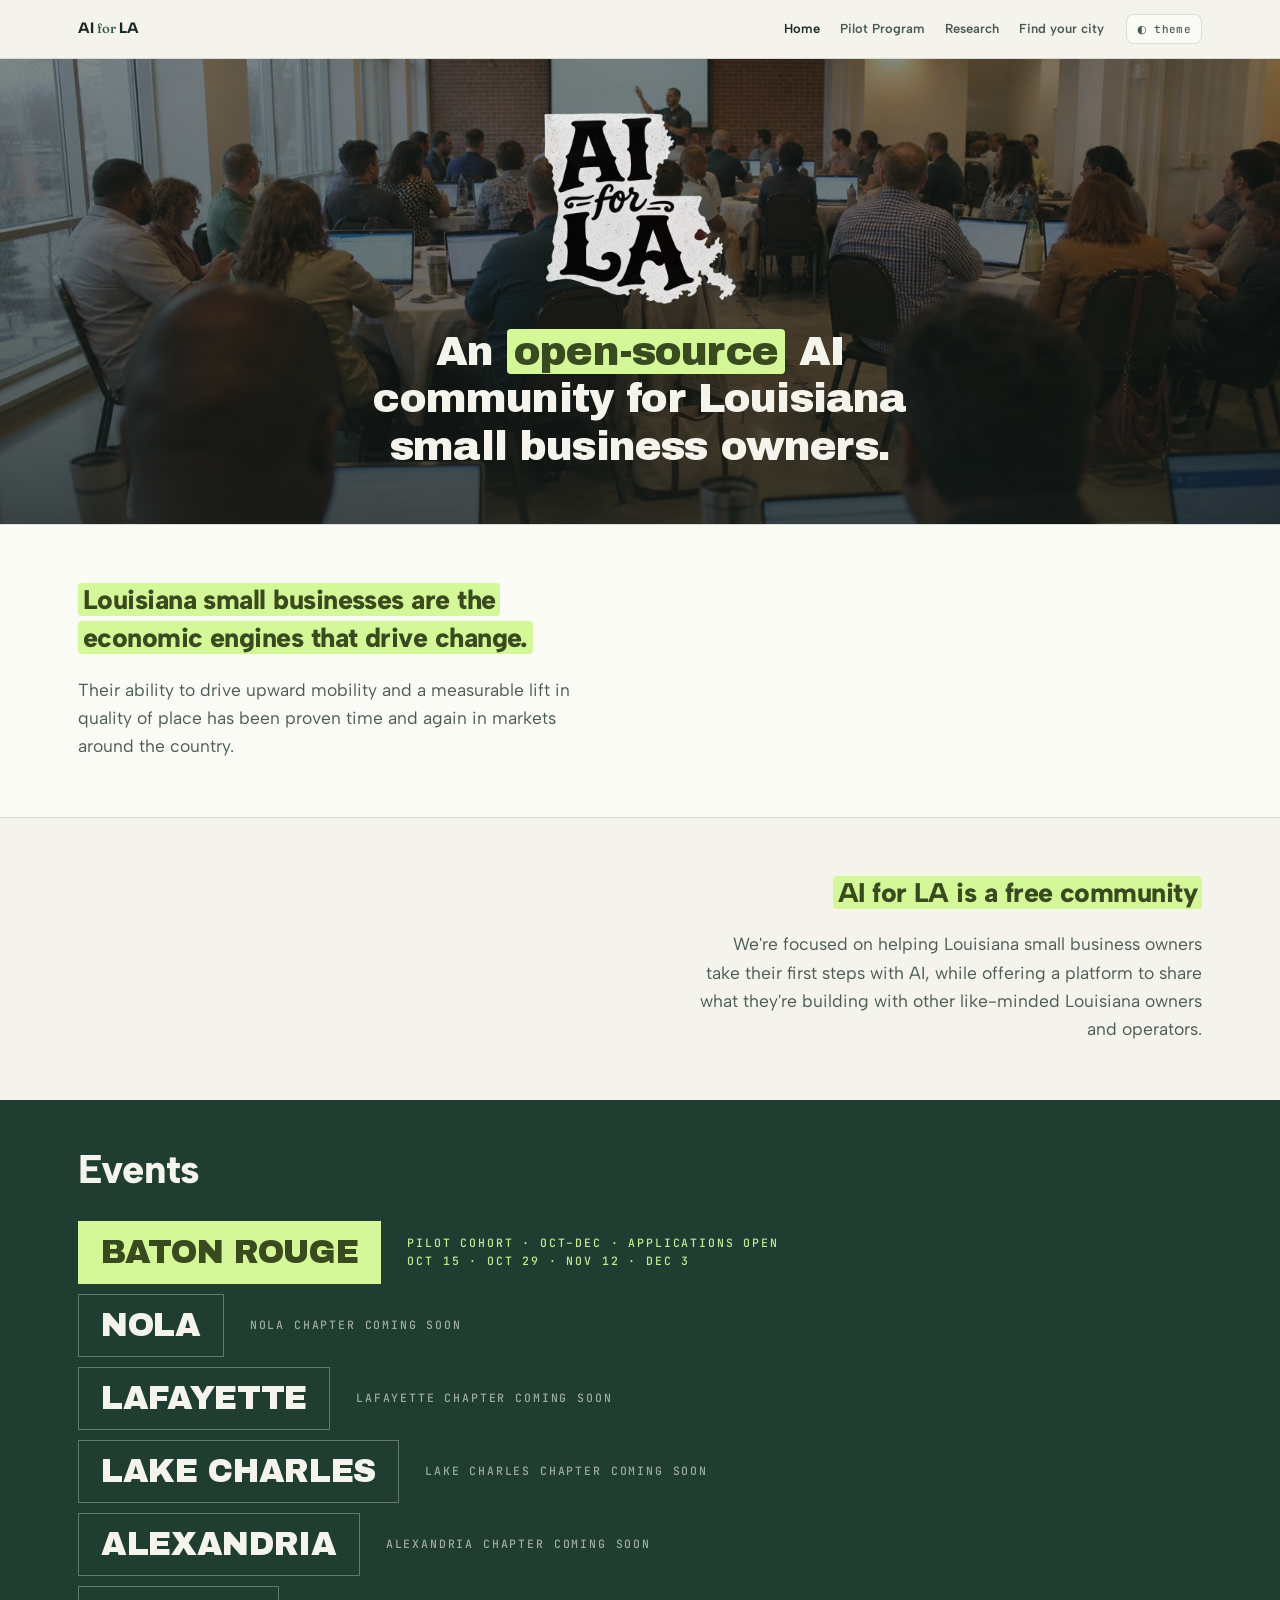
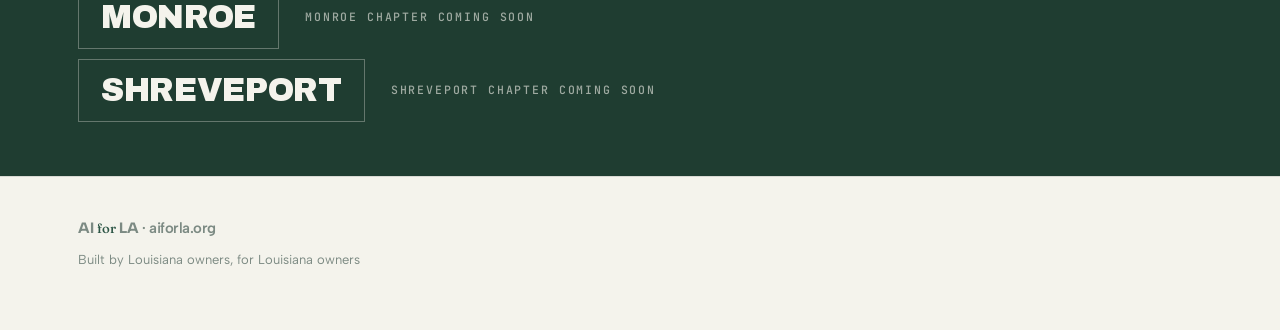
==== commit 763fa9c6: "Pilot cohort: application flow, city signups, social tags, infra Baton Rouge moves from four open ev" ====
--- a/site/index.html
+++ b/site/index.html
@@ -5,6 +5,16 @@
 <meta name="viewport" content="width=device-width,initial-scale=1">
 <title>AI for LA</title>
 <meta name="description" content="An open-source AI community for Louisiana small business owners.">
+<link rel="canonical" href="https://aiforla.org/">
+<meta property="og:type" content="website">
+<meta property="og:site_name" content="AI for LA">
+<meta property="og:url" content="https://aiforla.org/">
+<meta property="og:title" content="AI for LA">
+<meta property="og:description" content="An open-source AI community for Louisiana small business owners.">
+<meta property="og:image" content="https://aiforla.org/img/og.jpg">
+<meta property="og:image:width" content="1200">
+<meta property="og:image:height" content="630">
+<meta name="twitter:card" content="summary_large_image">
 <link rel="icon" type="image/png" sizes="32x32" href="favicon-32.png">
 <link rel="apple-touch-icon" href="favicon-180.png">
 <link rel="stylesheet" href="style.css">
@@ -31,7 +41,6 @@
     <img class="mark" src="logo.png" alt="AI for LA" width="512" height="508">
     <h1>An <span class="accentword">open-source</span> AI community for Louisiana small business owners.</h1>
   </div>
-  <span class="imgnote">*placeholder image</span>
 </section>
 
 <section class="band alt">
@@ -64,7 +73,7 @@
     <div class="citywall">
       <a class="cityrow-w cw-live" href="baton-rouge.html">
         <span class="cw-bar">Baton Rouge</span>
-        <span class="cw-meta">Pilot Program &#183; Fall Series forming</span>
+        <span class="cw-meta">Pilot cohort &#183; Oct&ndash;Dec &#183; applications open<br>Oct 15 &#183; Oct 29 &#183; Nov 12 &#183; Dec 3</span>
       </a>
       <a class="cityrow-w" href="nola.html">
         <span class="cw-bar">NOLA</span>
--- a/site/style.css
+++ b/site/style.css
@@ -428,3 +428,37 @@
 @media (prefers-reduced-motion:reduce){.cw-bar{transition:none}a.cityrow-w:hover .cw-bar{transform:none}}
 @media (max-width:640px){a.cityrow-w{grid-template-columns:1fr;gap:8px}
   .cw-bar{justify-self:start}}
+
+/* ---- forms ---- */
+.formgrid{display:grid;grid-template-columns:1fr 1fr;gap:18px 22px;max-width:760px;margin-top:26px}
+.formgrid .full{grid-column:1/-1}
+@media (max-width:680px){.formgrid{grid-template-columns:1fr}}
+.field{display:flex;flex-direction:column;gap:7px}
+.field label{font-family:'JBMono',ui-monospace,monospace;font-size:10.5px;letter-spacing:.1em;
+  text-transform:uppercase;color:var(--ink-faint)}
+.field .req{color:var(--clay)}
+.field input,.field textarea,.field select{font-family:'Albert',system-ui,sans-serif;font-size:15px;
+  color:var(--ink);background:var(--card);border:1px solid var(--line);border-radius:var(--radius-sm);
+  padding:11px 13px;width:100%}
+.field textarea{min-height:104px;resize:vertical;line-height:1.5}
+.field input:focus,.field textarea:focus,.field select:focus{border-color:var(--river);outline:none;
+  box-shadow:0 0 0 3px color-mix(in srgb,var(--river) 18%,transparent)}
+.field .hint{font-size:12.5px;color:var(--ink-faint);line-height:1.45}
+.formactions{display:flex;align-items:center;gap:18px;flex-wrap:wrap;margin-top:26px}
+.form-status{font-size:14px;line-height:1.45;max-width:46ch}
+.form-status.is-ok{color:var(--good)}
+.form-status.is-warn{color:var(--warn)}
+.formnote{font-size:13px;color:var(--ink-faint);line-height:1.55;max-width:60ch;margin-top:18px}
+.formnote a{color:var(--river)}
+button.btn{font-family:'JBMono',ui-monospace,monospace}
+button.btn:disabled{opacity:.55;cursor:default}
+
+/* compact single-field signup (city pages) */
+.signup{display:flex;gap:10px;flex-wrap:wrap;max-width:520px;margin-top:20px}
+.signup input[type=email]{flex:1;min-width:220px;font-family:'Albert',system-ui,sans-serif;font-size:15px;
+  color:var(--ink);background:var(--card);border:1px solid var(--line);border-radius:var(--radius-sm);padding:11px 13px}
+.signup input[type=email]:focus{border-color:var(--river);outline:none;
+  box-shadow:0 0 0 3px color-mix(in srgb,var(--river) 18%,transparent)}
+.signup .form-status{flex-basis:100%}
+.srcwrap .src-note{font-family:'JBMono',monospace;font-size:11px;background:var(--surface);
+  border:1px dashed var(--line);padding:3px 8px;border-radius:6px;color:var(--ink-faint)}
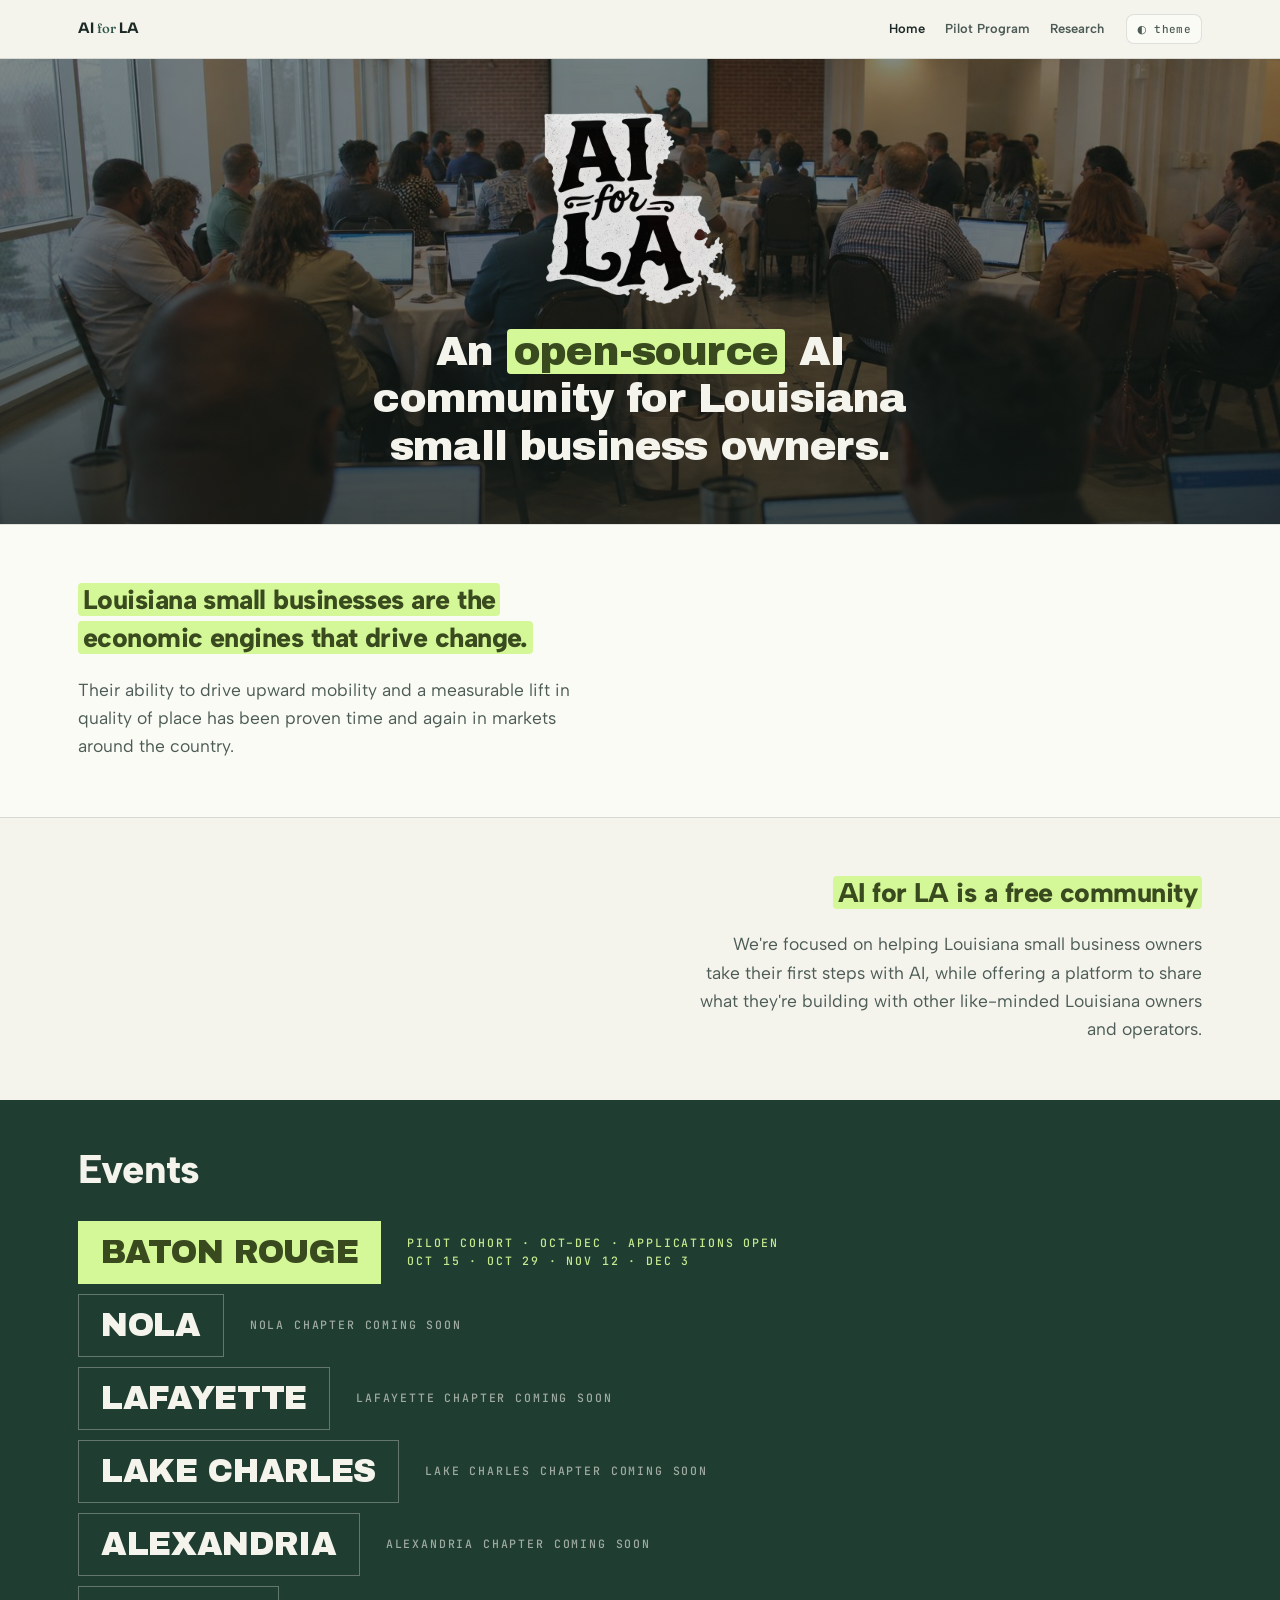
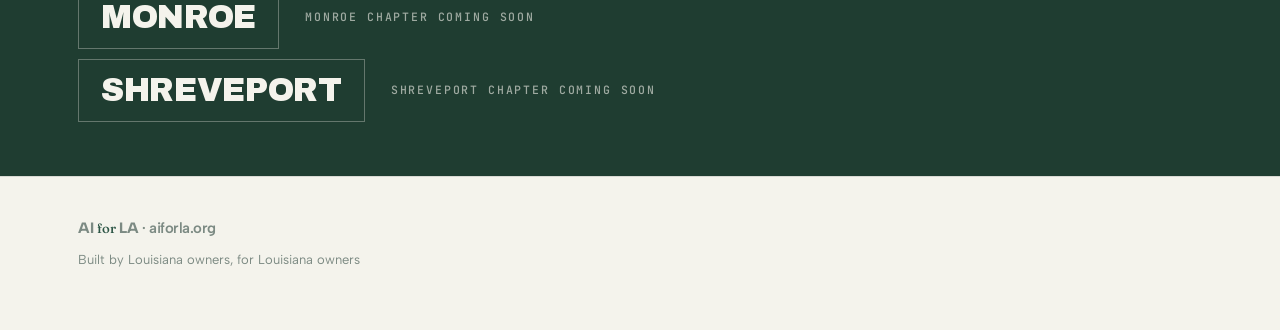
==== commit 18974cc4: "Drop the Find your city nav link Removed from all 12 pages plus the mobile rule that hid it, which i" ====
--- a/site/index.html
+++ b/site/index.html
@@ -29,7 +29,6 @@
       <a href="index.html" aria-current="page">Home</a>
       <a href="pilot-program.html">Pilot Program</a>
       <a href="research.html">Research</a>
-      <a href="#cities" class="nav-cities">Find your city</a>
     </nav>
     <button class="tgl" id="themeBtn" aria-label="Toggle color theme">&#9680; theme</button>
   </div>
--- a/site/style.css
+++ b/site/style.css
@@ -75,7 +75,7 @@
 .tgl{border:1px solid var(--line);background:var(--surface);color:var(--ink-soft);
   font-family:'JBMono',monospace;font-size:11px;padding:7px 10px;border-radius:8px;cursor:pointer;letter-spacing:.03em}
 .tgl:hover{color:var(--ink);border-color:var(--ink-faint)}
-@media (max-width:820px){.topnav{gap:14px;font-size:12.5px}.topnav .nav-cities{display:none}}
+@media (max-width:820px){.topnav{gap:14px;font-size:12.5px}}
 .topnav a{white-space:nowrap}
 @media (max-width:470px){.topbar .wrap{gap:12px}.topnav{gap:10px;font-size:11.5px}}
 
